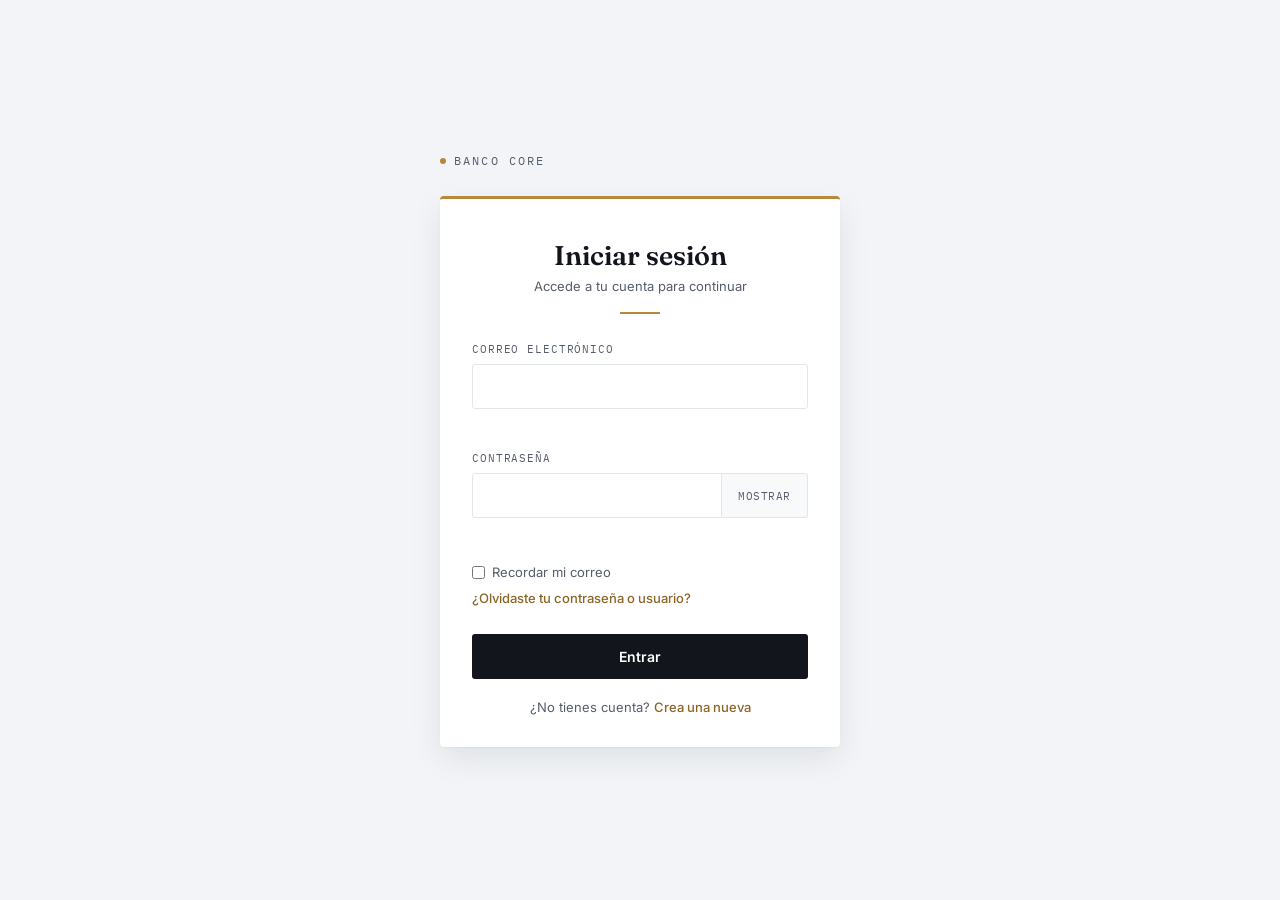
==== index.html @ 8529a680 "versión final  del frontend" ====
<!DOCTYPE html>
<html lang="es">
<head>
    <meta charset="UTF-8">
    <meta name="viewport" content="width=device-width, initial-scale=1.0">
    <title>Iniciar sesión - Banco Core</title>
    <link rel="preconnect" href="https://fonts.googleapis.com">
    <link href="https://fonts.googleapis.com/css2?family=Fraunces:wght@500;600&family=IBM+Plex+Mono:wght@400;500&family=Inter:wght@400;500;600&display=swap" rel="stylesheet">
    <link rel="stylesheet" href="css/styles.css">
</head>
<body class="login-page">
    <main class="login-container">
        <div class="brand-mark"><span class="brand-dot"></span>Banco Core</div>

        <form id="login-form" novalidate>
            <h1>Iniciar sesión</h1>
            <p class="form-subhead">Accede a tu cuenta para continuar</p>
            <div class="heading-rule"></div>

            <p class="auth-error" id="auth-error"></p>

            <div class="form-group">
                <label for="email">Correo electrónico</label>
                <input type="email" id="email" name="email" required>
                <span class="error-message" id="email-error"></span>
            </div>

            <div class="form-group">
                <label for="password">Contraseña</label>
                <div class="password-wrapper">
                    <input type="password" id="password" name="password" required>
                    <button type="button" class="toggle-password" id="toggle-password">Mostrar</button>
                </div>
                
                <span class="error-message" id="password-error"></span>
            </div>

            <div class="form-options">
                <label class="checkbox-label">
                    <input type="checkbox" id="remember-email">
                    Recordar mi correo
                </label>
                <a href="recuperar.html" class="forgot-link">¿Olvidaste tu contraseña o usuario?</a>
            </div>

            <button type="submit" id="login-submit">Entrar</button>
            <p class="signup-hint">¿No tienes cuenta? <a href="registro.html" class="forgot-link">Crea una nueva</a></p>
        </form>
    </main>

    <script src="js/login.js"></script>
</body>
</html>
---- css/styles.css ----
:root {
    --ink: #12151c;
    --ink-soft: #565d6b;
    --paper: #f2f4f7;
    --surface: #ffffff;
    --gold: #b8873a;
    --gold-deep: #8c6526;
    --gold-tint: #f6ead4;
    --success: #2f7a4d;
    --danger: #b23a3a;
    --danger-tint: #f8e9e9;
    --border: #e2e5eb;
    --font-display: 'Fraunces', serif;
    --font-body: 'Inter', -apple-system, sans-serif;
    --font-mono: 'IBM Plex Mono', monospace;
}

* {
    box-sizing: border-box;
    margin: 0;
    padding: 0;
}

body {
    font-family: var(--font-body);
    background-color: var(--paper);
    color: var(--ink);
    min-height: 100vh;
    -webkit-font-smoothing: antialiased;
}

body.login-page {
    display: flex;
    flex-direction: column;
    justify-content: center;
    align-items: center;
    padding: 24px;
}

/* ===== Marca ===== */

.brand-mark {
    display: flex;
    align-items: center;
    gap: 8px;
    margin-bottom: 28px;
    font-family: var(--font-mono);
    font-size: 12px;
    letter-spacing: 0.18em;
    text-transform: uppercase;
    color: var(--ink-soft);
}

.brand-mark .brand-dot {
    width: 6px;
    height: 6px;
    border-radius: 50%;
    background-color: var(--gold);
}

/* ===== Login / Recuperar / Registro (tarjeta compartida) ===== */

.login-container {
    width: 100%;
    max-width: 400px;
}

#login-form,
#recover-form,
#register-form {
    background-color: var(--surface);
    padding: 40px 32px 32px;
    border-radius: 4px;
    border-top: 3px solid var(--gold);
    box-shadow: 0 1px 2px rgba(18, 21, 28, 0.04), 0 12px 32px rgba(18, 21, 28, 0.08);
}

#login-form h1,
#recover-form h1,
#register-form h1 {
    font-family: var(--font-display);
    font-size: 27px;
    font-weight: 600;
    color: var(--ink);
    text-align: center;
    margin-bottom: 6px;
}

.form-subhead {
    text-align: center;
    font-size: 13px;
    color: var(--ink-soft);
    margin-bottom: 18px;
}

.heading-rule {
    width: 40px;
    height: 2px;
    background-color: var(--gold);
    margin: 0 auto 28px;
}

.recover-subtitle {
    font-size: 13px;
    color: var(--ink-soft);
    text-align: center;
    margin-bottom: 26px;
    line-height: 1.5;
}

/* ===== Formularios (compartido en todas las páginas) ===== */

.auth-error {
    display: none;
    background-color: var(--danger-tint);
    color: var(--danger);
    border-left: 3px solid var(--danger);
    border-radius: 2px;
    padding: 12px 14px;
    font-size: 13px;
    margin-bottom: 20px;
}

.auth-error.visible {
    display: block;
}

.form-group {
    margin-bottom: 20px;
}

.form-group label {
    display: block;
    font-family: var(--font-mono);
    font-size: 11px;
    letter-spacing: 0.08em;
    text-transform: uppercase;
    color: var(--ink-soft);
    margin-bottom: 8px;
}

.form-group input,
.form-group select {
    width: 100%;
    padding: 12px 14px;
    border: 1px solid var(--border);
    border-radius: 3px;
    font-family: var(--font-body);
    font-size: 15px;
    color: var(--ink);
    background-color: var(--surface);
    transition: border-color 0.15s, box-shadow 0.15s;
}

.form-group input:focus,
.form-group select:focus {
    outline: none;
    border-color: var(--gold);
    box-shadow: 0 0 0 3px var(--gold-tint);
}

.password-wrapper {
    display: flex;
}

.password-wrapper input {
    flex: 1;
    border-radius: 3px 0 0 3px;
}

.toggle-password {
    padding: 0 16px;
    border: 1px solid var(--border);
    border-left: none;
    border-radius: 0 3px 3px 0;
    background-color: #f8f9fb;
    color: var(--ink-soft);
    font-family: var(--font-mono);
    font-size: 11px;
    letter-spacing: 0.05em;
    text-transform: uppercase;
    cursor: pointer;
}

.toggle-password:hover {
    background-color: var(--border);
}

.password-strength {
    display: flex;
    align-items: center;
    gap: 10px;
    margin-top: 10px;
}

.password-strength-track {
    flex: 1;
    height: 4px;
    border-radius: 2px;
    background-color: var(--border);
    overflow: hidden;
}

.password-strength-fill {
    height: 100%;
    width: 0%;
    border-radius: 2px;
    background-color: var(--danger);
    transition: width 0.2s ease, background-color 0.2s ease;
}

.password-strength-label {
    font-family: var(--font-mono);
    font-size: 11px;
    color: var(--ink-soft);
    min-width: 40px;
    text-align: right;
}

.form-options {
    display: flex;
    justify-content: space-between;
    align-items: center;
    margin: 24px 0 28px;
    font-size: 13px;
    flex-wrap: wrap;
    gap: 10px;
}

.checkbox-label {
    display: flex;
    align-items: center;
    gap: 7px;
    color: var(--ink-soft);
    cursor: pointer;
}

.checkbox-label input {
    accent-color: var(--gold);
}

.forgot-link {
    color: var(--gold-deep);
    text-decoration: none;
    font-weight: 500;
}

.forgot-link:hover {
    text-decoration: underline;
}

.error-message {
    display: block;
    min-height: 16px;
    color: var(--danger);
    font-size: 12px;
    margin-top: 6px;
}

button[type="submit"] {
    width: 100%;
    padding: 14px;
    background-color: var(--ink);
    color: var(--surface);
    border: none;
    border-radius: 3px;
    font-family: var(--font-body);
    font-size: 14px;
    font-weight: 600;
    cursor: pointer;
    transition: background-color 0.15s;
}

button[type="submit"]:hover {
    background-color: #262b38;
}

button[type="submit"]:disabled {
    background-color: #9aa0ab;
    cursor: not-allowed;
}

.result-message {
    margin-top: 18px;
    text-align: center;
    font-size: 13px;
    min-height: 18px;
    font-family: var(--font-mono);
}

.result-message.success { color: var(--success); }
.result-message.error { color: var(--danger); }

.back-link {
    display: inline-flex;
    align-items: center;
    gap: 6px;
    color: var(--ink-soft);
    font-size: 13px;
    text-decoration: none;
}

.back-link:hover {
    color: var(--ink);
}

#recover-form .back-link {
    display: flex;
    justify-content: center;
    margin-top: 22px;
}

@media (max-width: 420px) {
    #login-form, #recover-form, #register-form {
        padding: 32px 22px 26px;
    }
}

/* ===== Dashboard ===== */

.dashboard-header {
    display: flex;
    justify-content: space-between;
    align-items: center;
    background-color: var(--surface);
    padding: 20px 28px;
    border-bottom: 1px solid var(--border);
}

.dashboard-header h1 {
    font-family: var(--font-display);
    font-size: 19px;
    font-weight: 600;
}

#logout-btn {
    padding: 9px 18px;
    background-color: transparent;
    color: var(--ink-soft);
    border: 1px solid var(--border);
    border-radius: 3px;
    font-size: 13px;
    cursor: pointer;
    transition: border-color 0.15s, color 0.15s;
}

#logout-btn:hover {
    border-color: var(--ink);
    color: var(--ink);
}

.dashboard-container {
    max-width: 520px;
    margin: 0 auto;
    padding: 32px 20px;
}

.balance-summary {
    background-color: var(--ink);
    color: var(--surface);
    border-radius: 4px;
    padding: 32px 28px;
    text-align: center;
    margin-bottom: 28px;
}

.balance-label {
    font-family: var(--font-mono);
    font-size: 11px;
    letter-spacing: 0.14em;
    text-transform: uppercase;
    color: var(--gold);
    margin-bottom: 10px;
}

.balance-amount {
    font-family: var(--font-mono);
    font-size: 38px;
    font-weight: 500;
}

.accounts-list h2 {
    font-family: var(--font-display);
    font-size: 17px;
    font-weight: 600;
    margin-bottom: 14px;
}

#accounts-container {
    list-style: none;
}

#accounts-container li {
    background-color: var(--surface);
    border: 1px solid var(--border);
    border-radius: 3px;
    padding: 16px 18px;
    margin-bottom: 10px;
    display: flex;
    justify-content: space-between;
    align-items: center;
}

#accounts-container li small {
    font-family: var(--font-mono);
    color: var(--ink-soft);
    font-size: 12px;
}

#accounts-container li span:last-child {
    font-family: var(--font-mono);
    font-weight: 500;
}

/* ===== Transferencias ===== */

.transfer-container {
    max-width: 440px;
    margin: 48px auto;
    padding: 0 20px;
}

.transfer-container .back-link {
    display: inline-flex;
    margin-bottom: 20px;
}

#transfer-form {
    background-color: var(--surface);
    padding: 36px 30px;
    border-radius: 4px;
    border-top: 3px solid var(--gold);
    box-shadow: 0 1px 2px rgba(18,21,28,0.04), 0 12px 32px rgba(18,21,28,0.08);
}

#transfer-form h1 {
    font-family: var(--font-display);
    font-size: 23px;
    font-weight: 600;
    margin-bottom: 28px;
    text-align: center;
}

/* ===== Historial ===== */

.history-container {
    max-width: 640px;
    margin: 48px auto;
    padding: 0 20px;
}

.history-container .back-link {
    display: inline-flex;
    margin-bottom: 8px;
}

.history-container h1 {
    font-family: var(--font-display);
    font-size: 23px;
    font-weight: 600;
    margin: 16px 0 24px;
}

.history-container .form-group {
    max-width: 300px;
    margin-bottom: 24px;
}

.movements-table {
    width: 100%;
    border-collapse: collapse;
    background-color: var(--surface);
    border-radius: 4px;
    overflow: hidden;
    border: 1px solid var(--border);
}

.movements-table th,
.movements-table td {
    padding: 14px 16px;
    text-align: left;
    border-bottom: 1px solid var(--border);
    font-size: 13px;
}

.movements-table th:last-child,
.movements-table td:last-child {
    text-align: right;
    font-family: var(--font-mono);
}

.movements-table thead th {
    font-family: var(--font-mono);
    font-size: 11px;
    letter-spacing: 0.08em;
    text-transform: uppercase;
    color: var(--ink-soft);
    background-color: #f8f9fb;
}

.movements-table tbody tr:hover {
    background-color: #fafbfc;
}

.movements-table tbody tr:last-child td {
    border-bottom: none;
}

@media (max-width: 480px) {
    .movements-table th, .movements-table td {
        padding: 10px 12px;
        font-size: 12px;
    }
}
.signup-hint {
    text-align: center;
    margin-top: 20px;
    font-size: 13px;
    color: var(--ink-soft);
}

.empty-state {
    background-color: var(--surface);
    border: 1px dashed var(--border);
    border-radius: 4px;
    padding: 24px;
    text-align: center;
}

.empty-state p {
    color: var(--ink-soft);
    font-size: 14px;
    margin-bottom: 16px;
}

.empty-state-form {
    display: flex;
    gap: 10px;
}

.empty-state-form input {
    flex: 1;
    padding: 10px 12px;
    border: 1px solid var(--border);
    border-radius: 3px;
    font-family: var(--font-body);
    font-size: 14px;
}

.empty-state-form button {
    padding: 10px 16px;
    background-color: var(--ink);
    color: var(--surface);
    border: none;
    border-radius: 3px;
    font-size: 13px;
    cursor: pointer;
    white-space: nowrap;
}

.empty-state-form button:disabled {
    background-color: #9aa0ab;
    cursor: not-allowed;
}
.dashboard-nav {
    display: flex;
    gap: 10px;
    margin-bottom: 28px;
}

.dashboard-nav a {
    flex: 1;
    text-align: center;
    padding: 12px;
    background-color: var(--surface);
    border: 1px solid var(--border);
    border-radius: 3px;
    color: var(--ink);
    text-decoration: none;
    font-size: 13px;
    font-weight: 600;
    transition: border-color 0.15s;
}

.dashboard-nav a:hover {
    border-color: var(--gold);
}
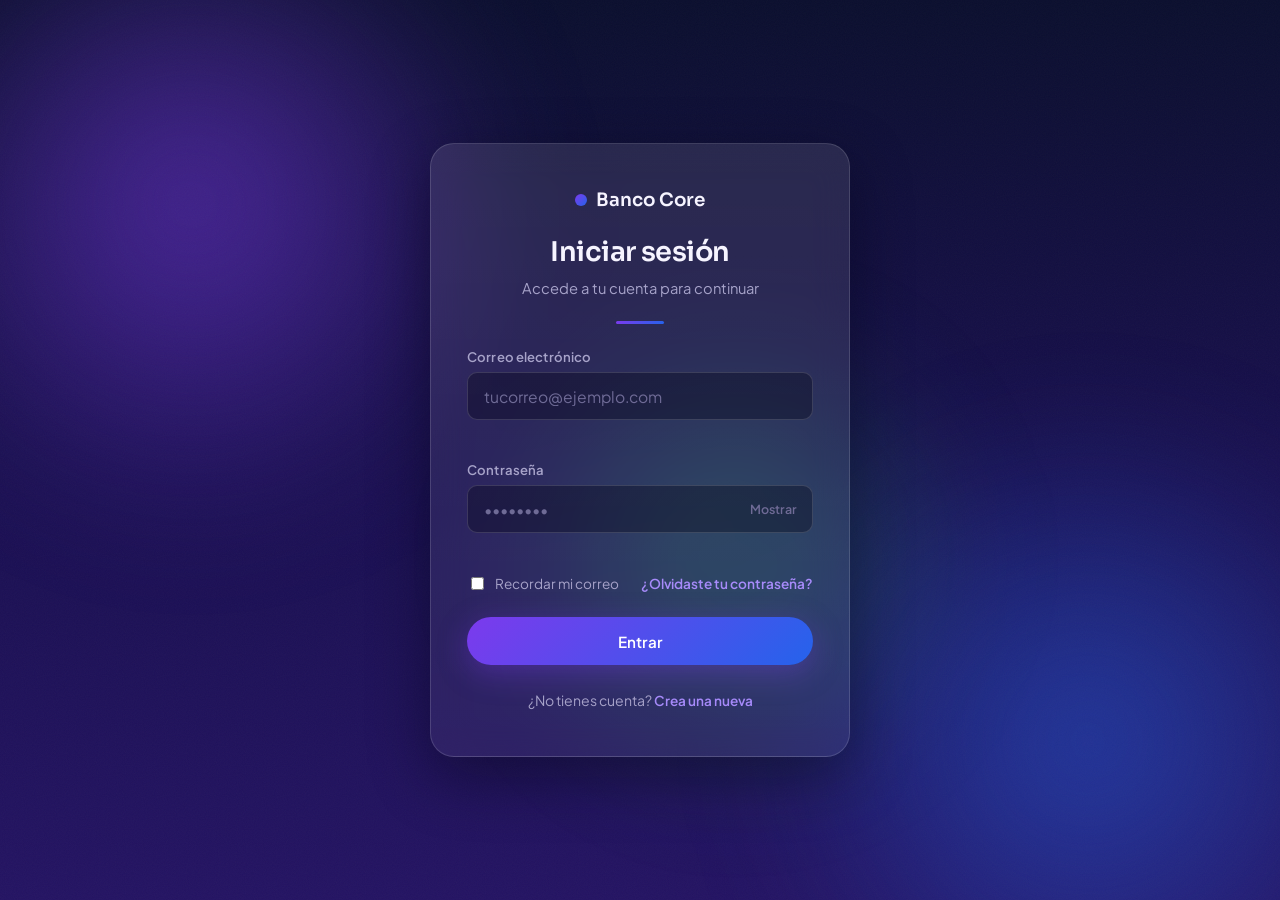
==== commit 68895185: "Actualizando sistema bancario core frontend" ====
--- a/index.html
+++ b/index.html
@@ -1,53 +1,57 @@
 <!DOCTYPE html>
 <html lang="es">
 <head>
-    <meta charset="UTF-8">
-    <meta name="viewport" content="width=device-width, initial-scale=1.0">
-    <title>Iniciar sesión - Banco Core</title>
-    <link rel="preconnect" href="https://fonts.googleapis.com">
-    <link href="https://fonts.googleapis.com/css2?family=Fraunces:wght@500;600&family=IBM+Plex+Mono:wght@400;500&family=Inter:wght@400;500;600&display=swap" rel="stylesheet">
-    <link rel="stylesheet" href="css/styles.css">
+<meta charset="UTF-8">
+<meta name="viewport" content="width=device-width, initial-scale=1.0">
+<title>Iniciar sesión - Banco Core</title>
+<link rel="preconnect" href="https://fonts.googleapis.com">
+<link rel="preconnect" href="https://fonts.gstatic.com" crossorigin>
+<link href="https://fonts.googleapis.com/css2?family=Sora:wght@500;600;700&family=Plus+Jakarta+Sans:wght@400;500;600&family=JetBrains+Mono:wght@400;500&display=swap" rel="stylesheet">
+<link rel="stylesheet" href="css/styles.css">
 </head>
 <body class="login-page">
-    <main class="login-container">
-        <div class="brand-mark"><span class="brand-dot"></span>Banco Core</div>
+<main class="auth-shell">
+  <div class="auth-container glass-card">
+    <div class="brand-mark"><span class="brand-dot"></span>Banco Core</div>
 
-        <form id="login-form" novalidate>
-            <h1>Iniciar sesión</h1>
-            <p class="form-subhead">Accede a tu cuenta para continuar</p>
-            <div class="heading-rule"></div>
+    <form id="login-form" novalidate>
+      <h1>Iniciar sesión</h1>
+      <p class="form-subhead">Accede a tu cuenta para continuar</p>
+      <div class="heading-rule"></div>
 
-            <p class="auth-error" id="auth-error"></p>
+      <p class="auth-error" id="auth-error"></p>
 
-            <div class="form-group">
-                <label for="email">Correo electrónico</label>
-                <input type="email" id="email" name="email" required>
-                <span class="error-message" id="email-error"></span>
-            </div>
+      <div class="form-group">
+        <label for="email">Correo electrónico</label>
+        <input type="email" id="email" name="email" placeholder="tucorreo@ejemplo.com" required>
+        <span class="error-message" id="email-error"></span>
+      </div>
 
-            <div class="form-group">
-                <label for="password">Contraseña</label>
-                <div class="password-wrapper">
-                    <input type="password" id="password" name="password" required>
-                    <button type="button" class="toggle-password" id="toggle-password">Mostrar</button>
-                </div>
-                
-                <span class="error-message" id="password-error"></span>
-            </div>
+      <div class="form-group">
+        <label for="password">Contraseña</label>
+        <div class="password-wrapper">
+          <input type="password" id="password" name="password" placeholder="••••••••" required>
+          <button type="button" class="toggle-password" id="toggle-password">Mostrar</button>
+        </div>
+        <span class="error-message" id="password-error"></span>
+      </div>
 
-            <div class="form-options">
-                <label class="checkbox-label">
-                    <input type="checkbox" id="remember-email">
-                    Recordar mi correo
-                </label>
-                <a href="recuperar.html" class="forgot-link">¿Olvidaste tu contraseña o usuario?</a>
-            </div>
+      <div class="form-options">
+        <label class="checkbox-label">
+          <input type="checkbox" id="remember-email">
+          Recordar mi correo
+        </label>
+        <a href="recuperar.html" class="forgot-link">¿Olvidaste tu contraseña?</a>
+      </div>
 
-            <button type="submit" id="login-submit">Entrar</button>
-            <p class="signup-hint">¿No tienes cuenta? <a href="registro.html" class="forgot-link">Crea una nueva</a></p>
-        </form>
-    </main>
+      <button type="submit" id="login-submit" class="btn btn-primary btn-block">Entrar</button>
+      <p class="signup-hint">¿No tienes cuenta? <a href="registro.html" class="forgot-link">Crea una nueva</a></p>
+    </form>
+  </div>
+</main>
 
-    <script src="js/login.js"></script>
+<script src="js/animations.js"></script>
+<script src="js/api.js"></script>
+<script src="js/login.js"></script>
 </body>
-</html>+</html>
--- a/css/styles.css
+++ b/css/styles.css
@@ -1,587 +1,953 @@
+/*
+   BANCO CORE — Sistema de diseño
+   Paleta vibrante / degradados · Sora + Plus Jakarta Sans + JetBrains Mono
+  */
+
 :root {
-    --ink: #12151c;
-    --ink-soft: #565d6b;
-    --paper: #f2f4f7;
-    --surface: #ffffff;
-    --gold: #b8873a;
-    --gold-deep: #8c6526;
-    --gold-tint: #f6ead4;
-    --success: #2f7a4d;
-    --danger: #b23a3a;
-    --danger-tint: #f8e9e9;
-    --border: #e2e5eb;
-    --font-display: 'Fraunces', serif;
-    --font-body: 'Inter', -apple-system, sans-serif;
-    --font-mono: 'IBM Plex Mono', monospace;
-}
-
-* {
-    box-sizing: border-box;
-    margin: 0;
-    padding: 0;
+  /* Color — fondo */
+  --bg-deep-1: #0b0f2e;
+  --bg-deep-2: #1a1051;
+  --bg-deep-3: #241463;
+
+  /* Color — acentos */
+  --violet: #7c3aed;
+  --violet-soft: #a78bfa;
+  --blue: #2563eb;
+  --lime: #22d66b;
+  --coral: #ff5d73;
+  --gold: #fbbf24;
+
+  --grad-primary: linear-gradient(135deg, var(--violet) 0%, var(--blue) 100%);
+  --grad-aurora-1: radial-gradient(circle, rgba(124, 58, 237, 0.55), transparent 60%);
+  --grad-aurora-2: radial-gradient(circle, rgba(37, 99, 235, 0.5), transparent 60%);
+  --grad-aurora-3: radial-gradient(circle, rgba(34, 214, 107, 0.28), transparent 60%);
+
+  /* Superficies */
+  --surface: rgba(255, 255, 255, 0.06);
+  --surface-strong: rgba(255, 255, 255, 0.1);
+  --surface-border: rgba(255, 255, 255, 0.14);
+  --surface-border-hover: rgba(255, 255, 255, 0.28);
+
+  /* Texto */
+  --text-primary: #f6f4ff;
+  --text-muted: #a7a3c9;
+  --text-faint: #6f6b96;
+
+  /* Tipografía */
+  --font-display: "Sora", sans-serif;
+  --font-body: "Plus Jakarta Sans", sans-serif;
+  --font-mono: "JetBrains Mono", monospace;
+
+  /* Espaciado / radios */
+  --radius-sm: 10px;
+  --radius-md: 16px;
+  --radius-lg: 24px;
+  --radius-pill: 999px;
+
+  --shadow-glow-violet: 0 8px 30px rgba(124, 58, 237, 0.35);
+  --shadow-glow-blue: 0 8px 30px rgba(37, 99, 235, 0.3);
+  --shadow-card: 0 20px 60px rgba(5, 4, 20, 0.45);
+
+  --ease: cubic-bezier(0.16, 1, 0.3, 1);
+  --speed-fast: 0.18s;
+  --speed-med: 0.4s;
+  --speed-slow: 0.8s;
+}
+
+/* ---------- Reset ---------- */
+*,
+*::before,
+*::after {
+  box-sizing: border-box;
+}
+
+html {
+  scroll-behavior: smooth;
 }
 
 body {
-    font-family: var(--font-body);
-    background-color: var(--paper);
-    color: var(--ink);
-    min-height: 100vh;
-    -webkit-font-smoothing: antialiased;
-}
-
-body.login-page {
-    display: flex;
-    flex-direction: column;
-    justify-content: center;
+  margin: 0;
+  min-height: 100vh;
+  font-family: var(--font-body);
+  color: var(--text-primary);
+  background-color: var(--bg-deep-1);
+  -webkit-font-smoothing: antialiased;
+  position: relative;
+  overflow-x: hidden;
+}
+
+h1, h2, h3, h4 {
+  font-family: var(--font-display);
+  margin: 0;
+  letter-spacing: -0.02em;
+}
+
+p {
+  margin: 0;
+  color: var(--text-muted);
+  line-height: 1.6;
+}
+
+a {
+  color: var(--violet-soft);
+  text-decoration: none;
+  transition: color var(--speed-fast) var(--ease);
+}
+a:hover {
+  color: var(--lime);
+}
+
+button {
+  font-family: inherit;
+}
+
+input {
+  font-family: var(--font-body);
+}
+
+::selection {
+  background: var(--violet);
+  color: white;
+}
+
+/* Foco visible accesible en toda la app */
+a:focus-visible,
+button:focus-visible,
+input:focus-visible,
+[tabindex]:focus-visible {
+  outline: 2px solid var(--lime);
+  outline-offset: 3px;
+  border-radius: var(--radius-sm);
+}
+
+/* ---------- Fondo animado "aurora" (elemento firma) ---------- */
+.aurora-bg {
+  position: fixed;
+  inset: 0;
+  z-index: -1;
+  overflow: hidden;
+  background:
+    linear-gradient(180deg, var(--bg-deep-1) 0%, var(--bg-deep-2) 55%, var(--bg-deep-3) 100%);
+}
+
+.aurora-bg::before,
+.aurora-bg::after,
+.aurora-bg .blob {
+  content: "";
+  position: absolute;
+  width: 60vmax;
+  height: 60vmax;
+  border-radius: 50%;
+  filter: blur(60px);
+  will-change: transform;
+}
+
+.aurora-bg::before {
+  background: var(--grad-aurora-1);
+  top: -20%;
+  left: -15%;
+  animation: drift-a 22s ease-in-out infinite alternate;
+}
+
+.aurora-bg::after {
+  background: var(--grad-aurora-2);
+  bottom: -25%;
+  right: -15%;
+  animation: drift-b 26s ease-in-out infinite alternate;
+}
+
+.aurora-bg .blob {
+  background: var(--grad-aurora-3);
+  top: 30%;
+  left: 35%;
+  width: 45vmax;
+  height: 45vmax;
+  animation: drift-c 30s ease-in-out infinite alternate;
+}
+
+@keyframes drift-a {
+  to { transform: translate(8%, 10%) scale(1.15); }
+}
+@keyframes drift-b {
+  to { transform: translate(-10%, -6%) scale(1.1); }
+}
+@keyframes drift-c {
+  to { transform: translate(-6%, 8%) scale(0.9); }
+}
+
+.grain-overlay {
+  position: fixed;
+  inset: 0;
+  z-index: -1;
+  pointer-events: none;
+  opacity: 0.035;
+  background-image: url("data:image/svg+xml,%3Csvg xmlns='http://www.w3.org/2000/svg' width='120' height='120'%3E%3Cfilter id='n'%3E%3CfeTurbulence type='fractalNoise' baseFrequency='0.9' numOctaves='2' stitchTiles='stitch'/%3E%3C/filter%3E%3Crect width='100%25' height='100%25' filter='url(%23n)'/%3E%3C/svg%3E");
+}
+
+/* ---------- Marca ---------- */
+.brand-mark {
+  display: inline-flex;
+  align-items: center;
+  gap: 0.6rem;
+  font-family: var(--font-display);
+  font-weight: 600;
+  font-size: 1.15rem;
+  color: var(--text-primary);
+}
+
+.brand-dot {
+  width: 12px;
+  height: 12px;
+  border-radius: 50%;
+  background: var(--grad-primary);
+  box-shadow: 0 0 0 0 rgba(124, 58, 237, 0.6);
+  animation: pulse-dot 2.4s ease-in-out infinite;
+}
+
+@keyframes pulse-dot {
+  0%   { box-shadow: 0 0 0 0 rgba(124, 58, 237, 0.55); }
+  70%  { box-shadow: 0 0 0 10px rgba(124, 58, 237, 0); }
+  100% { box-shadow: 0 0 0 0 rgba(124, 58, 237, 0); }
+}
+
+/* ---------- Superficies de cristal ---------- */
+.glass-card {
+  background: linear-gradient(180deg, var(--surface-strong), var(--surface));
+  border: 1px solid var(--surface-border);
+  border-radius: var(--radius-lg);
+  backdrop-filter: blur(18px);
+  -webkit-backdrop-filter: blur(18px);
+  box-shadow: var(--shadow-card);
+  transition: border-color var(--speed-med) var(--ease), transform var(--speed-med) var(--ease);
+}
+
+.glass-card:hover {
+  border-color: var(--surface-border-hover);
+}
+
+/* ---------- Botones ---------- */
+.btn {
+  display: inline-flex;
+  align-items: center;
+  justify-content: center;
+  gap: 0.5rem;
+  padding: 0.9rem 1.6rem;
+  border-radius: var(--radius-pill);
+  border: none;
+  cursor: pointer;
+  font-weight: 600;
+  font-size: 0.95rem;
+  position: relative;
+  overflow: hidden;
+  transition: transform var(--speed-fast) var(--ease), box-shadow var(--speed-fast) var(--ease), filter var(--speed-fast) var(--ease);
+}
+
+.btn:active {
+  transform: scale(0.97);
+}
+
+.btn-primary {
+  background: var(--grad-primary);
+  color: white;
+  box-shadow: var(--shadow-glow-violet);
+}
+
+.btn-primary::after {
+  content: "";
+  position: absolute;
+  inset: 0;
+  background: linear-gradient(120deg, transparent 30%, rgba(255, 255, 255, 0.35) 50%, transparent 70%);
+  transform: translateX(-120%);
+  transition: transform 0.6s var(--ease);
+}
+
+.btn-primary:hover::after {
+  transform: translateX(120%);
+}
+
+.btn-primary:hover {
+  filter: brightness(1.08);
+  box-shadow: 0 10px 40px rgba(124, 58, 237, 0.5);
+}
+
+.btn-ghost {
+  background: var(--surface);
+  color: var(--text-primary);
+  border: 1px solid var(--surface-border);
+}
+
+.btn-ghost:hover {
+  border-color: var(--violet-soft);
+  color: var(--violet-soft);
+}
+
+.btn-block {
+  width: 100%;
+}
+
+.btn[disabled] {
+  opacity: 0.55;
+  cursor: not-allowed;
+  filter: grayscale(0.3);
+}
+
+/* ---------- Formularios ---------- */
+.form-group {
+  margin-bottom: 1.35rem;
+  text-align: left;
+}
+
+.form-group label {
+  display: block;
+  font-size: 0.82rem;
+  font-weight: 600;
+  color: var(--text-muted);
+  margin-bottom: 0.45rem;
+  letter-spacing: 0.01em;
+}
+
+.form-group input {
+  width: 100%;
+  padding: 0.85rem 1rem;
+  border-radius: var(--radius-sm);
+  border: 1px solid var(--surface-border);
+  background: rgba(5, 4, 20, 0.35);
+  color: var(--text-primary);
+  font-size: 0.98rem;
+  transition: border-color var(--speed-fast) var(--ease), box-shadow var(--speed-fast) var(--ease);
+}
+
+.form-group input::placeholder {
+  color: var(--text-faint);
+}
+
+.form-group input:focus {
+  outline: none;
+  border-color: var(--violet-soft);
+  box-shadow: 0 0 0 4px rgba(124, 58, 237, 0.18);
+}
+
+.form-group input.invalid {
+  border-color: var(--coral);
+}
+
+.error-message {
+  display: block;
+  min-height: 1.1em;
+  color: var(--coral);
+  font-size: 0.78rem;
+  margin-top: 0.35rem;
+}
+
+.auth-error {
+  min-height: 1.2em;
+  color: var(--coral);
+  font-size: 0.88rem;
+  background: rgba(255, 93, 115, 0.1);
+  border: 1px solid rgba(255, 93, 115, 0.25);
+  border-radius: var(--radius-sm);
+  padding: 0.6rem 0.8rem;
+  margin-bottom: 1rem;
+  display: none;
+}
+
+.auth-error.visible {
+  display: block;
+}
+
+.password-wrapper {
+  position: relative;
+  display: flex;
+  align-items: center;
+}
+
+.toggle-password {
+  position: absolute;
+  right: 0.6rem;
+  background: none;
+  border: none;
+  color: var(--text-faint);
+  font-size: 0.78rem;
+  font-weight: 600;
+  cursor: pointer;
+}
+
+.toggle-password:hover {
+  color: var(--violet-soft);
+}
+
+.checkbox-label {
+  display: inline-flex;
+  align-items: center;
+  gap: 0.5rem;
+  font-size: 0.85rem;
+  color: var(--text-muted);
+}
+
+/* ---------- Layout de autenticación (login / registro / recuperar) ---------- */
+.auth-shell {
+  min-height: 100vh;
+  display: flex;
+  align-items: center;
+  justify-content: center;
+  padding: 2rem 1.25rem;
+}
+
+.auth-container {
+  width: 100%;
+  max-width: 420px;
+  padding: 2.75rem 2.25rem;
+  text-align: center;
+  animation: rise-in var(--speed-slow) var(--ease) both;
+}
+
+@keyframes rise-in {
+  from { opacity: 0; transform: translateY(26px) scale(0.98); }
+  to   { opacity: 1; transform: translateY(0) scale(1); }
+}
+
+.auth-container .brand-mark {
+  justify-content: center;
+  margin-bottom: 1.5rem;
+}
+
+.auth-container h1 {
+  font-size: 1.7rem;
+  font-weight: 600;
+}
+
+.form-subhead {
+  margin-top: 0.5rem;
+  font-size: 0.92rem;
+}
+
+.heading-rule {
+  width: 48px;
+  height: 3px;
+  border-radius: var(--radius-pill);
+  background: var(--grad-primary);
+  margin: 1.25rem auto 1.5rem;
+}
+
+.form-options {
+  display: flex;
+  align-items: center;
+  justify-content: space-between;
+  margin-bottom: 1.5rem;
+  font-size: 0.85rem;
+}
+
+.forgot-link {
+  font-size: 0.85rem;
+  font-weight: 600;
+}
+
+.signup-hint {
+  margin-top: 1.5rem;
+  font-size: 0.88rem;
+}
+
+/* ---------- Shell de app (dashboard / historial / transferencias) ---------- */
+.app-shell {
+  min-height: 100vh;
+  display: grid;
+  grid-template-columns: 260px 1fr;
+}
+
+.app-sidebar {
+  padding: 2rem 1.5rem;
+  display: flex;
+  flex-direction: column;
+  gap: 2.5rem;
+  border-right: 1px solid var(--surface-border);
+  background: rgba(5, 4, 20, 0.25);
+}
+
+.app-nav {
+  display: flex;
+  flex-direction: column;
+  gap: 0.35rem;
+}
+
+.app-nav a {
+  display: flex;
+  align-items: center;
+  gap: 0.75rem;
+  padding: 0.75rem 1rem;
+  border-radius: var(--radius-sm);
+  color: var(--text-muted);
+  font-weight: 600;
+  font-size: 0.92rem;
+  transition: background var(--speed-fast) var(--ease), color var(--speed-fast) var(--ease), transform var(--speed-fast) var(--ease);
+}
+
+.app-nav a:hover {
+  background: var(--surface);
+  color: var(--text-primary);
+  transform: translateX(4px);
+}
+
+.app-nav a.active {
+  background: var(--grad-primary);
+  color: white;
+  box-shadow: var(--shadow-glow-violet);
+}
+
+.app-nav .icon {
+  font-family: var(--font-mono);
+  font-size: 0.9rem;
+  opacity: 0.85;
+}
+
+.logout-link {
+  margin-top: auto;
+  font-size: 0.85rem;
+  color: var(--text-faint);
+  font-weight: 600;
+}
+
+.app-main {
+  padding: 2.5rem clamp(1.25rem, 4vw, 3.5rem);
+}
+
+.app-topbar {
+  display: flex;
+  align-items: center;
+  justify-content: space-between;
+  margin-bottom: 2rem;
+  flex-wrap: wrap;
+  gap: 1rem;
+}
+
+.app-topbar h1 {
+  font-size: 1.6rem;
+}
+
+.app-topbar .subtitle {
+  font-size: 0.9rem;
+  margin-top: 0.25rem;
+}
+
+.user-chip {
+  display: flex;
+  align-items: center;
+  gap: 0.7rem;
+  padding: 0.5rem 0.9rem;
+  border-radius: var(--radius-pill);
+}
+
+.user-chip .avatar {
+  width: 34px;
+  height: 34px;
+  border-radius: 50%;
+  background: var(--grad-primary);
+  display: flex;
+  align-items: center;
+  justify-content: center;
+  font-family: var(--font-display);
+  font-weight: 600;
+  font-size: 0.85rem;
+}
+
+/* ---------- Tarjeta de saldo ---------- */
+.balance-card {
+  padding: 2rem 2.25rem;
+  position: relative;
+  overflow: hidden;
+  margin-bottom: 2rem;
+}
+
+.balance-card .eyebrow {
+  font-size: 0.78rem;
+  text-transform: uppercase;
+  letter-spacing: 0.08em;
+  color: var(--text-muted);
+  font-weight: 600;
+}
+
+.balance-amount {
+  font-family: var(--font-mono);
+  font-size: clamp(2.1rem, 5vw, 3rem);
+  font-weight: 500;
+  margin: 0.6rem 0 1.5rem;
+  background: linear-gradient(90deg, #fff, var(--violet-soft));
+  -webkit-background-clip: text;
+  background-clip: text;
+  color: transparent;
+}
+
+.balance-actions {
+  display: flex;
+  gap: 0.75rem;
+  flex-wrap: wrap;
+}
+
+.account-number {
+  font-family: var(--font-mono);
+  font-size: 0.85rem;
+  color: var(--text-muted);
+  letter-spacing: 0.04em;
+}
+
+/* ---------- Cuadrícula de tarjetas / stats ---------- */
+.card-grid {
+  display: grid;
+  grid-template-columns: repeat(auto-fit, minmax(220px, 1fr));
+  gap: 1.25rem;
+  margin-bottom: 2rem;
+}
+
+.stat-card {
+  padding: 1.5rem;
+}
+
+.stat-card .stat-label {
+  font-size: 0.8rem;
+  color: var(--text-muted);
+  font-weight: 600;
+}
+
+.stat-card .stat-value {
+  font-family: var(--font-mono);
+  font-size: 1.5rem;
+  margin-top: 0.5rem;
+  color: var(--text-primary);
+}
+
+.stat-card.positive .stat-value { color: var(--lime); }
+.stat-card.negative .stat-value { color: var(--coral); }
+
+/* ---------- Lista de movimientos ---------- */
+.section-heading {
+  display: flex;
+  align-items: baseline;
+  justify-content: space-between;
+  margin-bottom: 1rem;
+}
+
+.section-heading h2 {
+  font-size: 1.15rem;
+}
+
+.movement-list {
+  display: flex;
+  flex-direction: column;
+  gap: 0.75rem;
+}
+
+.movement-item {
+  display: flex;
+  align-items: center;
+  justify-content: space-between;
+  padding: 1.1rem 1.4rem;
+  gap: 1rem;
+}
+
+.movement-info {
+  display: flex;
+  align-items: center;
+  gap: 1rem;
+}
+
+.movement-icon {
+  width: 42px;
+  height: 42px;
+  border-radius: 50%;
+  display: flex;
+  align-items: center;
+  justify-content: center;
+  font-family: var(--font-mono);
+  font-weight: 600;
+  flex-shrink: 0;
+}
+
+.movement-icon.in {
+  background: rgba(34, 214, 107, 0.15);
+  color: var(--lime);
+}
+
+.movement-icon.out {
+  background: rgba(255, 93, 115, 0.15);
+  color: var(--coral);
+}
+
+.movement-title {
+  font-weight: 600;
+  font-size: 0.95rem;
+}
+
+.movement-date {
+  font-size: 0.78rem;
+  color: var(--text-faint);
+}
+
+.movement-amount {
+  font-family: var(--font-mono);
+  font-weight: 500;
+  font-size: 1rem;
+}
+
+.movement-amount.in { color: var(--lime); }
+.movement-amount.out { color: var(--coral); }
+
+.empty-state {
+  padding: 3rem 1.5rem;
+  text-align: center;
+  color: var(--text-muted);
+}
+
+/* ---------- Transferencias ---------- */
+.transfer-layout {
+  display: grid;
+  grid-template-columns: minmax(0, 1fr) minmax(0, 340px);
+  gap: 1.5rem;
+  align-items: start;
+}
+
+.transfer-form-card {
+  padding: 2rem;
+}
+
+.transfer-summary {
+  padding: 1.75rem;
+}
+
+.transfer-summary .summary-row {
+  display: flex;
+  justify-content: space-between;
+  padding: 0.6rem 0;
+  border-bottom: 1px dashed var(--surface-border);
+  font-size: 0.88rem;
+}
+
+.transfer-summary .summary-row:last-child {
+  border-bottom: none;
+}
+
+.success-banner {
+  display: none;
+  align-items: center;
+  gap: 0.6rem;
+  padding: 0.8rem 1rem;
+  border-radius: var(--radius-sm);
+  background: rgba(34, 214, 107, 0.12);
+  border: 1px solid rgba(34, 214, 107, 0.3);
+  color: var(--lime);
+  font-size: 0.88rem;
+  margin-bottom: 1.25rem;
+}
+
+.success-banner.visible {
+  display: flex;
+}
+
+/* ---------- Scroll reveal ---------- */
+.reveal {
+  opacity: 0;
+  transform: translateY(24px);
+  transition: opacity var(--speed-slow) var(--ease), transform var(--speed-slow) var(--ease);
+}
+
+.reveal.in-view {
+  opacity: 1;
+  transform: translateY(0);
+}
+
+.reveal-stagger > * {
+  transition-delay: calc(var(--stagger-index, 0) * 70ms);
+}
+
+/* ---------- Responsive ---------- */
+@media (max-width: 900px) {
+  .app-shell {
+    grid-template-columns: 1fr;
+  }
+  .app-sidebar {
+    flex-direction: row;
     align-items: center;
-    padding: 24px;
-}
-
-/* ===== Marca ===== */
-
-.brand-mark {
-    display: flex;
-    align-items: center;
-    gap: 8px;
-    margin-bottom: 28px;
-    font-family: var(--font-mono);
-    font-size: 12px;
-    letter-spacing: 0.18em;
-    text-transform: uppercase;
-    color: var(--ink-soft);
-}
-
-.brand-mark .brand-dot {
-    width: 6px;
-    height: 6px;
-    border-radius: 50%;
-    background-color: var(--gold);
-}
-
-/* ===== Login / Recuperar / Registro (tarjeta compartida) ===== */
-
-.login-container {
-    width: 100%;
-    max-width: 400px;
-}
-
-#login-form,
-#recover-form,
-#register-form {
-    background-color: var(--surface);
-    padding: 40px 32px 32px;
-    border-radius: 4px;
-    border-top: 3px solid var(--gold);
-    box-shadow: 0 1px 2px rgba(18, 21, 28, 0.04), 0 12px 32px rgba(18, 21, 28, 0.08);
-}
-
-#login-form h1,
-#recover-form h1,
-#register-form h1 {
-    font-family: var(--font-display);
-    font-size: 27px;
-    font-weight: 600;
-    color: var(--ink);
-    text-align: center;
-    margin-bottom: 6px;
-}
-
-.form-subhead {
-    text-align: center;
-    font-size: 13px;
-    color: var(--ink-soft);
-    margin-bottom: 18px;
-}
-
-.heading-rule {
-    width: 40px;
-    height: 2px;
-    background-color: var(--gold);
-    margin: 0 auto 28px;
-}
-
-.recover-subtitle {
-    font-size: 13px;
-    color: var(--ink-soft);
-    text-align: center;
-    margin-bottom: 26px;
-    line-height: 1.5;
-}
-
-/* ===== Formularios (compartido en todas las páginas) ===== */
-
-.auth-error {
-    display: none;
-    background-color: var(--danger-tint);
-    color: var(--danger);
-    border-left: 3px solid var(--danger);
-    border-radius: 2px;
-    padding: 12px 14px;
-    font-size: 13px;
-    margin-bottom: 20px;
-}
-
-.auth-error.visible {
-    display: block;
-}
-
-.form-group {
-    margin-bottom: 20px;
-}
-
-.form-group label {
-    display: block;
-    font-family: var(--font-mono);
-    font-size: 11px;
-    letter-spacing: 0.08em;
-    text-transform: uppercase;
-    color: var(--ink-soft);
-    margin-bottom: 8px;
-}
-
-.form-group input,
-.form-group select {
-    width: 100%;
-    padding: 12px 14px;
-    border: 1px solid var(--border);
-    border-radius: 3px;
-    font-family: var(--font-body);
-    font-size: 15px;
-    color: var(--ink);
-    background-color: var(--surface);
-    transition: border-color 0.15s, box-shadow 0.15s;
-}
-
-.form-group input:focus,
-.form-group select:focus {
-    outline: none;
-    border-color: var(--gold);
-    box-shadow: 0 0 0 3px var(--gold-tint);
-}
-
-.password-wrapper {
-    display: flex;
-}
-
-.password-wrapper input {
-    flex: 1;
-    border-radius: 3px 0 0 3px;
-}
-
-.toggle-password {
-    padding: 0 16px;
-    border: 1px solid var(--border);
-    border-left: none;
-    border-radius: 0 3px 3px 0;
-    background-color: #f8f9fb;
-    color: var(--ink-soft);
-    font-family: var(--font-mono);
-    font-size: 11px;
-    letter-spacing: 0.05em;
-    text-transform: uppercase;
-    cursor: pointer;
-}
-
-.toggle-password:hover {
-    background-color: var(--border);
-}
-
-.password-strength {
-    display: flex;
-    align-items: center;
-    gap: 10px;
-    margin-top: 10px;
-}
-
-.password-strength-track {
-    flex: 1;
-    height: 4px;
-    border-radius: 2px;
-    background-color: var(--border);
-    overflow: hidden;
-}
-
-.password-strength-fill {
-    height: 100%;
-    width: 0%;
-    border-radius: 2px;
-    background-color: var(--danger);
-    transition: width 0.2s ease, background-color 0.2s ease;
-}
-
-.password-strength-label {
-    font-family: var(--font-mono);
-    font-size: 11px;
-    color: var(--ink-soft);
-    min-width: 40px;
-    text-align: right;
-}
-
-.form-options {
-    display: flex;
     justify-content: space-between;
-    align-items: center;
-    margin: 24px 0 28px;
-    font-size: 13px;
+    border-right: none;
+    border-bottom: 1px solid var(--surface-border);
+    padding: 1.1rem 1.25rem;
+  }
+  .app-nav {
+    flex-direction: row;
+    overflow-x: auto;
+  }
+  .logout-link { display: none; }
+  .transfer-layout {
+    grid-template-columns: 1fr;
+  }
+}
+
+@media (max-width: 520px) {
+  .auth-container {
+    padding: 2.1rem 1.4rem;
+  }
+  .movement-item {
     flex-wrap: wrap;
-    gap: 10px;
-}
-
-.checkbox-label {
-    display: flex;
-    align-items: center;
-    gap: 7px;
-    color: var(--ink-soft);
-    cursor: pointer;
-}
-
-.checkbox-label input {
-    accent-color: var(--gold);
-}
-
-.forgot-link {
-    color: var(--gold-deep);
-    text-decoration: none;
-    font-weight: 500;
-}
-
-.forgot-link:hover {
-    text-decoration: underline;
-}
-
-.error-message {
-    display: block;
-    min-height: 16px;
-    color: var(--danger);
-    font-size: 12px;
-    margin-top: 6px;
-}
-
-button[type="submit"] {
-    width: 100%;
-    padding: 14px;
-    background-color: var(--ink);
-    color: var(--surface);
-    border: none;
-    border-radius: 3px;
-    font-family: var(--font-body);
-    font-size: 14px;
-    font-weight: 600;
-    cursor: pointer;
-    transition: background-color 0.15s;
-}
-
-button[type="submit"]:hover {
-    background-color: #262b38;
-}
-
-button[type="submit"]:disabled {
-    background-color: #9aa0ab;
-    cursor: not-allowed;
-}
-
-.result-message {
-    margin-top: 18px;
-    text-align: center;
-    font-size: 13px;
-    min-height: 18px;
-    font-family: var(--font-mono);
-}
-
-.result-message.success { color: var(--success); }
-.result-message.error { color: var(--danger); }
-
-.back-link {
-    display: inline-flex;
-    align-items: center;
-    gap: 6px;
-    color: var(--ink-soft);
-    font-size: 13px;
-    text-decoration: none;
-}
-
-.back-link:hover {
-    color: var(--ink);
-}
-
-#recover-form .back-link {
-    display: flex;
-    justify-content: center;
-    margin-top: 22px;
-}
-
-@media (max-width: 420px) {
-    #login-form, #recover-form, #register-form {
-        padding: 32px 22px 26px;
-    }
-}
-
-/* ===== Dashboard ===== */
-
-.dashboard-header {
-    display: flex;
-    justify-content: space-between;
-    align-items: center;
-    background-color: var(--surface);
-    padding: 20px 28px;
-    border-bottom: 1px solid var(--border);
-}
-
-.dashboard-header h1 {
-    font-family: var(--font-display);
-    font-size: 19px;
-    font-weight: 600;
-}
-
-#logout-btn {
-    padding: 9px 18px;
-    background-color: transparent;
-    color: var(--ink-soft);
-    border: 1px solid var(--border);
-    border-radius: 3px;
-    font-size: 13px;
-    cursor: pointer;
-    transition: border-color 0.15s, color 0.15s;
-}
-
-#logout-btn:hover {
-    border-color: var(--ink);
-    color: var(--ink);
-}
-
-.dashboard-container {
-    max-width: 520px;
-    margin: 0 auto;
-    padding: 32px 20px;
-}
-
-.balance-summary {
-    background-color: var(--ink);
-    color: var(--surface);
-    border-radius: 4px;
-    padding: 32px 28px;
-    text-align: center;
-    margin-bottom: 28px;
-}
-
-.balance-label {
-    font-family: var(--font-mono);
-    font-size: 11px;
-    letter-spacing: 0.14em;
-    text-transform: uppercase;
-    color: var(--gold);
-    margin-bottom: 10px;
-}
-
-.balance-amount {
-    font-family: var(--font-mono);
-    font-size: 38px;
-    font-weight: 500;
-}
-
-.accounts-list h2 {
-    font-family: var(--font-display);
-    font-size: 17px;
-    font-weight: 600;
-    margin-bottom: 14px;
-}
-
-#accounts-container {
-    list-style: none;
-}
-
-#accounts-container li {
-    background-color: var(--surface);
-    border: 1px solid var(--border);
-    border-radius: 3px;
-    padding: 16px 18px;
-    margin-bottom: 10px;
-    display: flex;
-    justify-content: space-between;
-    align-items: center;
-}
-
-#accounts-container li small {
-    font-family: var(--font-mono);
-    color: var(--ink-soft);
-    font-size: 12px;
-}
-
-#accounts-container li span:last-child {
-    font-family: var(--font-mono);
-    font-weight: 500;
-}
-
-/* ===== Transferencias ===== */
-
-.transfer-container {
-    max-width: 440px;
-    margin: 48px auto;
-    padding: 0 20px;
-}
-
-.transfer-container .back-link {
-    display: inline-flex;
-    margin-bottom: 20px;
-}
-
-#transfer-form {
-    background-color: var(--surface);
-    padding: 36px 30px;
-    border-radius: 4px;
-    border-top: 3px solid var(--gold);
-    box-shadow: 0 1px 2px rgba(18,21,28,0.04), 0 12px 32px rgba(18,21,28,0.08);
-}
-
-#transfer-form h1 {
-    font-family: var(--font-display);
-    font-size: 23px;
-    font-weight: 600;
-    margin-bottom: 28px;
-    text-align: center;
-}
-
-/* ===== Historial ===== */
-
-.history-container {
-    max-width: 640px;
-    margin: 48px auto;
-    padding: 0 20px;
-}
-
-.history-container .back-link {
-    display: inline-flex;
-    margin-bottom: 8px;
-}
-
-.history-container h1 {
-    font-family: var(--font-display);
-    font-size: 23px;
-    font-weight: 600;
-    margin: 16px 0 24px;
-}
-
-.history-container .form-group {
-    max-width: 300px;
-    margin-bottom: 24px;
-}
-
-.movements-table {
-    width: 100%;
-    border-collapse: collapse;
-    background-color: var(--surface);
-    border-radius: 4px;
-    overflow: hidden;
-    border: 1px solid var(--border);
-}
-
-.movements-table th,
-.movements-table td {
-    padding: 14px 16px;
-    text-align: left;
-    border-bottom: 1px solid var(--border);
-    font-size: 13px;
-}
-
-.movements-table th:last-child,
-.movements-table td:last-child {
-    text-align: right;
-    font-family: var(--font-mono);
-}
-
-.movements-table thead th {
-    font-family: var(--font-mono);
-    font-size: 11px;
-    letter-spacing: 0.08em;
-    text-transform: uppercase;
-    color: var(--ink-soft);
-    background-color: #f8f9fb;
-}
-
-.movements-table tbody tr:hover {
-    background-color: #fafbfc;
-}
-
-.movements-table tbody tr:last-child td {
-    border-bottom: none;
-}
-
-@media (max-width: 480px) {
-    .movements-table th, .movements-table td {
-        padding: 10px 12px;
-        font-size: 12px;
-    }
-}
-.signup-hint {
-    text-align: center;
-    margin-top: 20px;
-    font-size: 13px;
-    color: var(--ink-soft);
-}
-
-.empty-state {
-    background-color: var(--surface);
-    border: 1px dashed var(--border);
-    border-radius: 4px;
-    padding: 24px;
-    text-align: center;
-}
-
-.empty-state p {
-    color: var(--ink-soft);
-    font-size: 14px;
-    margin-bottom: 16px;
-}
-
-.empty-state-form {
-    display: flex;
-    gap: 10px;
-}
-
-.empty-state-form input {
-    flex: 1;
-    padding: 10px 12px;
-    border: 1px solid var(--border);
-    border-radius: 3px;
-    font-family: var(--font-body);
-    font-size: 14px;
-}
-
-.empty-state-form button {
-    padding: 10px 16px;
-    background-color: var(--ink);
-    color: var(--surface);
-    border: none;
-    border-radius: 3px;
-    font-size: 13px;
-    cursor: pointer;
-    white-space: nowrap;
-}
-
-.empty-state-form button:disabled {
-    background-color: #9aa0ab;
-    cursor: not-allowed;
-}
-.dashboard-nav {
-    display: flex;
-    gap: 10px;
-    margin-bottom: 28px;
-}
-
-.dashboard-nav a {
-    flex: 1;
-    text-align: center;
-    padding: 12px;
-    background-color: var(--surface);
-    border: 1px solid var(--border);
-    border-radius: 3px;
-    color: var(--ink);
-    text-decoration: none;
-    font-size: 13px;
-    font-weight: 600;
-    transition: border-color 0.15s;
-}
-
-.dashboard-nav a:hover {
-    border-color: var(--gold);
+  }
+}
+
+/* ---------- Movimiento reducido ---------- */
+@media (prefers-reduced-motion: reduce) {
+  *, *::before, *::after {
+    animation-duration: 0.001ms !important;
+    animation-iteration-count: 1 !important;
+    transition-duration: 0.001ms !important;
+    scroll-behavior: auto !important;
+  }
+}
+
+/* ---------- Campanita de notificaciones ---------- */
+.notif-wrapper {
+  position: relative;
+}
+
+.notif-bell {
+  position: relative;
+  width: 40px;
+  height: 40px;
+  border-radius: 50%;
+  border: 1px solid var(--surface-border);
+  background: var(--surface);
+  color: var(--text-primary);
+  cursor: pointer;
+  display: flex;
+  align-items: center;
+  justify-content: center;
+  font-size: 1.05rem;
+  transition: border-color var(--speed-fast) var(--ease), transform var(--speed-fast) var(--ease);
+}
+
+.notif-bell:hover {
+  border-color: var(--violet-soft);
+  transform: translateY(-1px);
+}
+
+.notif-badge {
+  position: absolute;
+  top: -4px;
+  right: -4px;
+  min-width: 18px;
+  height: 18px;
+  padding: 0 4px;
+  border-radius: var(--radius-pill);
+  background: var(--coral);
+  color: white;
+  font-size: 0.68rem;
+  font-weight: 700;
+  display: flex;
+  align-items: center;
+  justify-content: center;
+  box-shadow: 0 0 0 2px var(--bg-deep-1);
+}
+
+.notif-badge.hidden {
+  display: none;
+}
+
+.notif-panel {
+  position: absolute;
+  top: calc(100% + 10px);
+  left: 0;
+  width: 320px;
+  max-height: 380px;
+  overflow-y: auto;
+  z-index: 40;
+  padding: 0.75rem;
+  opacity: 0;
+  transform: translateY(-8px);
+  pointer-events: none;
+  transition: opacity var(--speed-fast) var(--ease), transform var(--speed-fast) var(--ease);
+}
+
+.notif-panel.open {
+  opacity: 1;
+  transform: translateY(0);
+  pointer-events: auto;
+}
+
+.notif-panel-header {
+  display: flex;
+  align-items: center;
+  justify-content: space-between;
+  padding: 0.35rem 0.5rem 0.75rem;
+  font-size: 0.85rem;
+  font-weight: 600;
+  border-bottom: 1px solid var(--surface-border);
+  margin-bottom: 0.5rem;
+}
+
+.notif-clear {
+  background: none;
+  border: none;
+  color: var(--text-faint);
+  font-size: 0.75rem;
+  cursor: pointer;
+  font-weight: 600;
+}
+
+.notif-clear:hover {
+  color: var(--coral);
+}
+
+.notif-item {
+  padding: 0.65rem 0.5rem;
+  border-radius: var(--radius-sm);
+  font-size: 0.82rem;
+  color: var(--text-primary);
+  display: flex;
+  flex-direction: column;
+  gap: 0.2rem;
+}
+
+.notif-item:hover {
+  background: var(--surface);
+}
+
+.notif-item .notif-time {
+  font-size: 0.7rem;
+  color: var(--text-faint);
+}
+
+.notif-empty {
+  padding: 1.5rem 0.5rem;
+  text-align: center;
+  color: var(--text-faint);
+  font-size: 0.82rem;
+}
+
+/* ---------- Confirmación inline (eliminar cuenta) ---------- */
+.confirm-row {
+  display: none;
+  align-items: center;
+  gap: 0.75rem;
+  margin-top: 1.1rem;
+  padding: 0.9rem 1rem;
+  border-radius: var(--radius-sm);
+  background: rgba(255, 93, 115, 0.08);
+  border: 1px solid rgba(255, 93, 115, 0.25);
+  flex-wrap: wrap;
+}
+
+.confirm-row.visible {
+  display: flex;
+}
+
+.confirm-row span {
+  font-size: 0.85rem;
+  color: var(--text-primary);
+  flex: 1;
+  min-width: 180px;
+}
+
+.btn-danger {
+  background: var(--coral);
+  color: white;
+  box-shadow: 0 8px 24px rgba(255, 93, 115, 0.35);
+}
+
+.btn-danger:hover {
+  filter: brightness(1.08);
 }
